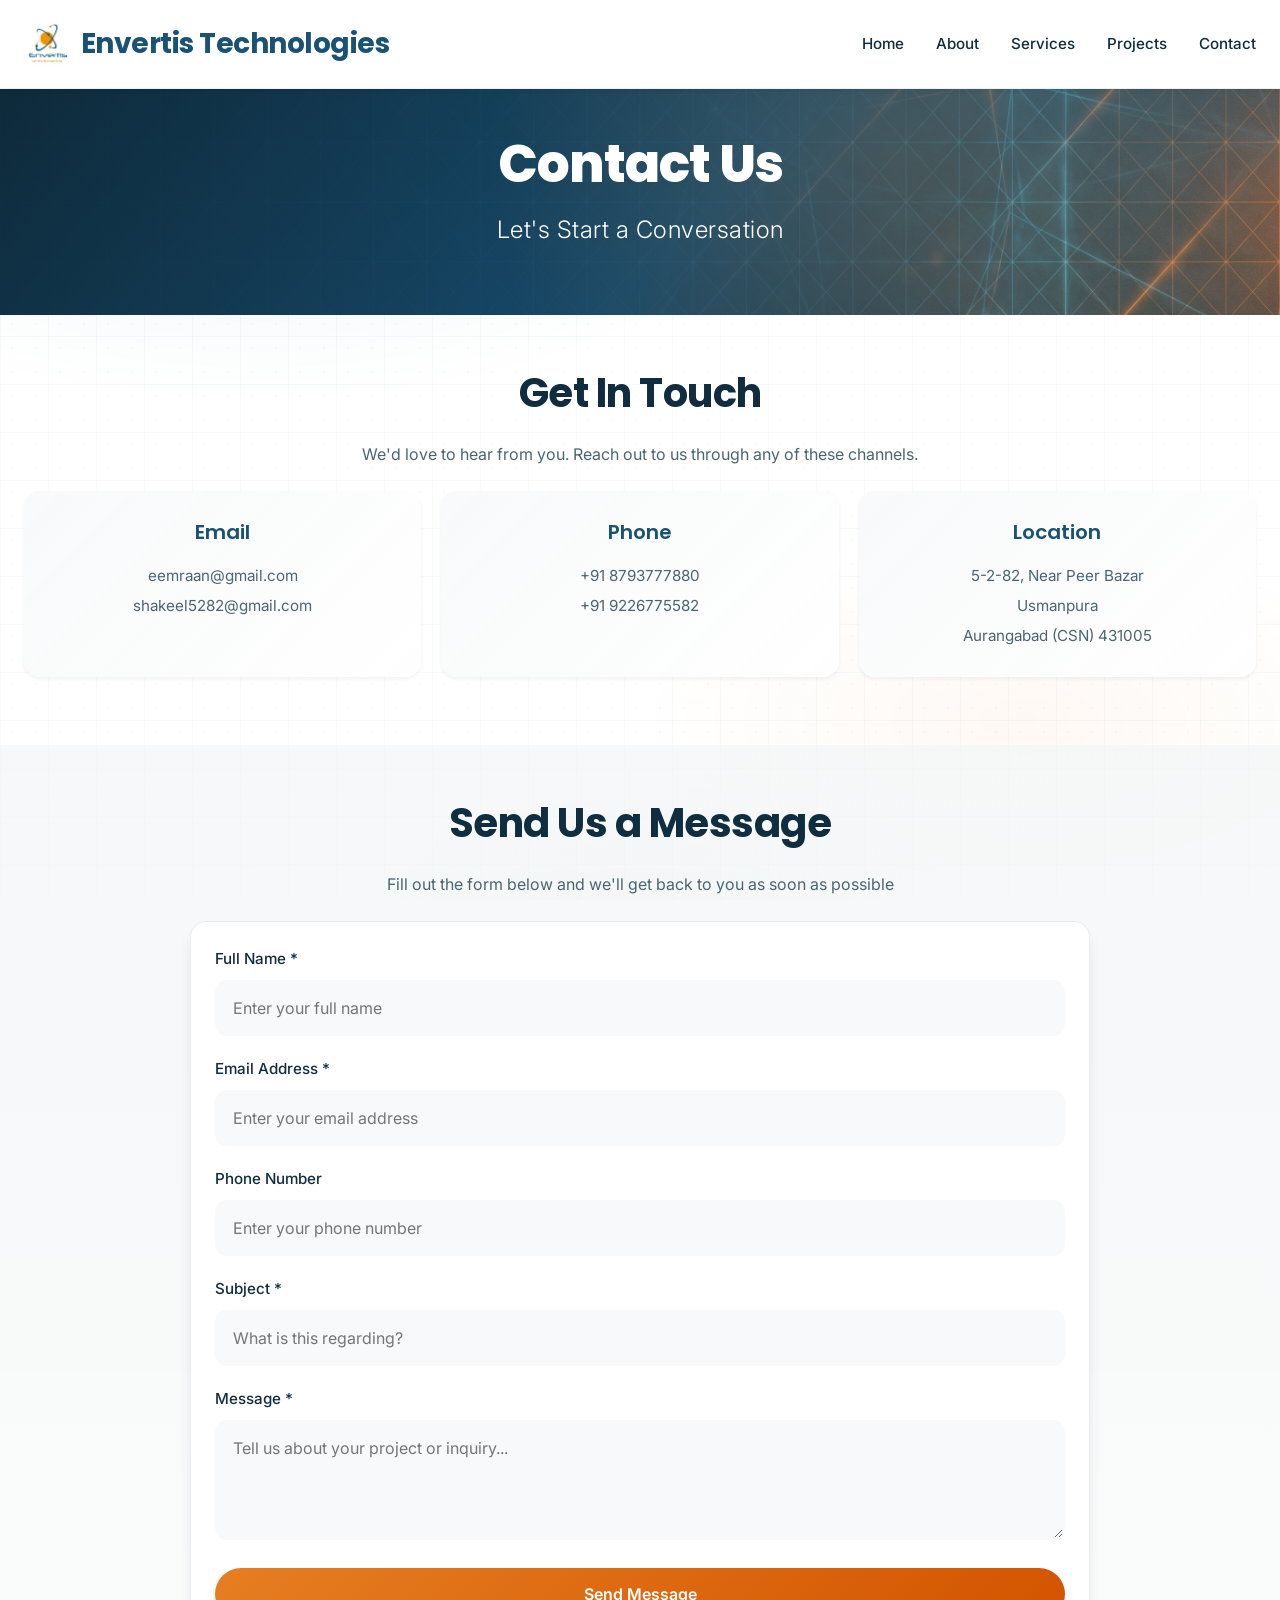
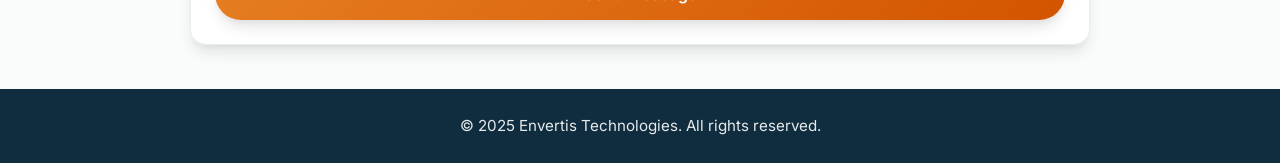
==== contact.html @ 3cca93d8 "Add files via upload" ====
<!DOCTYPE html>
<html lang="en">
<head>
    <meta charset="UTF-8">
    <meta name="viewport" content="width=device-width, initial-scale=1.0">
    <title>Contact Us - Envertis Technologies</title>
    <link rel="stylesheet" href="css/style.css">
</head>
<body>
    <!-- Navigation -->
    <nav>
        <div class="nav-container">
            <a href="index.html" class="logo">
                <img src="images/logo.png" alt="Envertis Technologies" class="logo-img">
                <span class="logo-text">Envertis Technologies</span>
            </a>
            <button class="menu-toggle" aria-label="Toggle menu" onclick="toggleMenu()">
            <span></span>
            <span></span>
            <span></span>
        </button>
            <ul class="nav-links">
                <li><a href="index.html">Home</a></li>
                <li><a href="about.html">About</a></li>
                <li><a href="services.html">Services</a></li>
                <li><a href="projects.html">Projects</a></li>
                <li><a href="contact.html">Contact</a></li>
            </ul>
        </div>
    </nav>

    <!-- Hero Section -->
    <section class="hero">
        <div class="hero-content">
            <h1>Contact Us</h1>
            <p class="tagline">Let's Start a Conversation</p>
        </div>
    </section>

    <!-- Contact Information -->
    <section>
        <div class="container">
            <h2 class="section-title">Get In Touch</h2>
            <p class="section-subtitle">We'd love to hear from you. Reach out to us through any of these channels.</p>

            <div class="contact-info">
                <div class="contact-item">
                    <h3>Email</h3>
                    <p>eemraan@gmail.com</p>
                    <p>shakeel5282@gmail.com</p>
                </div>
                <div class="contact-item">
                    <h3>Phone</h3>
                    <p>+91 8793777880</p>
                    <p>+91 9226775582</p>
                </div>
                <div class="contact-item">
                    <h3>Location</h3>
                    <p>5-2-82, Near Peer Bazar</p>
                    <p>Usmanpura</p>
                    <p>Aurangabad (CSN) 431005</p>
                </div>
            </div>
        </div>
    </section>

    <!-- Contact Form -->
    <section class="alt-bg">
        <div class="container">
            <div class="contact-container">
                <h2 class="section-title">Send Us a Message</h2>
                <p class="section-subtitle">Fill out the form below and we'll get back to you as soon as possible</p>

                <form class="contact-form" id="contactForm" onsubmit="handleSubmit(event)">
                    <div class="form-group">
                        <label for="name">Full Name *</label>
                        <input type="text" id="name" name="name" required placeholder="Enter your full name">
                    </div>

                    <div class="form-group">
                        <label for="email">Email Address *</label>
                        <input type="email" id="email" name="email" required placeholder="Enter your email address">
                    </div>

                    <div class="form-group">
                        <label for="phone">Phone Number</label>
                        <input type="tel" id="phone" name="phone" placeholder="Enter your phone number">
                    </div>

                    <div class="form-group">
                        <label for="subject">Subject *</label>
                        <input type="text" id="subject" name="subject" required placeholder="What is this regarding?">
                    </div>

                    <div class="form-group">
                        <label for="message">Message *</label>
                        <textarea id="message" name="message" required placeholder="Tell us about your project or inquiry..."></textarea>
                    </div>

                    <button type="submit" class="btn btn-primary" style="width: 100%;">Send Message</button>
                </form>
            </div>
        </div>
    </section>

    <!-- Footer -->
    <footer>
        <div class="container">
            <p>&copy; 2025 Envertis Technologies. All rights reserved.</p>
        </div>
    </footer>

    <script>
        // Navigation scroll effect
        window.addEventListener('scroll', function() {
            const nav = document.querySelector('nav');
            if (window.scrollY > 50) {
                nav.classList.add('scrolled');
            } else {
                nav.classList.remove('scrolled');
            }
        });

        function toggleMenu() {
            document.querySelector('.nav-links').classList.toggle('active');
            document.querySelector('.menu-toggle').classList.toggle('active');
            document.body.style.overflow = document.querySelector('.nav-links').classList.contains('active') ? 'hidden' : '';
        }
        document.querySelectorAll('.nav-links a').forEach(a => a.addEventListener('click', () => {
            document.querySelector('.nav-links').classList.remove('active');
            document.querySelector('.menu-toggle').classList.remove('active');
            document.body.style.overflow = '';
        }));

        function handleSubmit(event) {
            event.preventDefault();
            
            // Get form data
            const formData = {
                name: document.getElementById('name').value,
                email: document.getElementById('email').value,
                phone: document.getElementById('phone').value,
                subject: document.getElementById('subject').value,
                message: document.getElementById('message').value
            };

            // Display success message (frontend only - no backend submission)
            alert('Thank you for your message! We have received your inquiry and will get back to you soon.\n\nNote: This is a frontend-only form. In a production environment, this would be connected to a backend service.');
            
            // Optionally reset the form
            document.getElementById('contactForm').reset();
            
            return false;
        }
    </script>
</body>
</html>
---- css/style.css ----
/* Premium Professional Theme for Envertis Technologies */

@import url('https://fonts.googleapis.com/css2?family=Inter:wght@300;400;500;600;700;800&family=Poppins:wght@400;500;600;700;800&display=swap');

* {
    margin: 0;
    padding: 0;
    box-sizing: border-box;
}

:root {
    /* Envertis-inspired: Dark Blue + Orange */
    --primary: #1a5276;
    --primary-dark: #0f3d5c;
    --primary-light: #2471a3;
    --secondary: #0f2d3e;
    --accent: #e67e22;
    --accent-light: #f39c12;
    --accent-dark: #d35400;
    
    /* Neutral Colors */
    --text-primary: #0f2d3e;
    --text-secondary: #4a6572;
    --text-light: #5d6d7e;
    --bg-primary: #ffffff;
    --bg-secondary: #f8f9fa;
    --bg-dark: #0f2d3e;
    --border-color: #e2e8f0;
    
    /* Gradients */
    --gradient-primary: linear-gradient(135deg, #1a5276 0%, #0f3d5c 100%);
    --gradient-hero: linear-gradient(135deg, #0f2d3e 0%, #1a5276 50%, #1a5276 100%);
    --gradient-accent: linear-gradient(135deg, #e67e22 0%, #d35400 100%);
    
    /* Shadows */
    --shadow-xs: 0 1px 2px 0 rgba(0, 0, 0, 0.05);
    --shadow-sm: 0 2px 4px 0 rgba(0, 0, 0, 0.06);
    --shadow-md: 0 4px 6px -1px rgba(0, 0, 0, 0.1), 0 2px 4px -1px rgba(0, 0, 0, 0.06);
    --shadow-lg: 0 10px 15px -3px rgba(0, 0, 0, 0.1), 0 4px 6px -2px rgba(0, 0, 0, 0.05);
    --shadow-xl: 0 20px 25px -5px rgba(0, 0, 0, 0.1), 0 10px 10px -5px rgba(0, 0, 0, 0.04);
    --shadow-2xl: 0 25px 50px -12px rgba(0, 0, 0, 0.25);
    --shadow-glow: 0 0 24px rgba(230, 126, 34, 0.25);
    
    /* Spacing */
    --spacing-xs: 0.5rem;
    --spacing-sm: 0.875rem;
    --spacing-md: 1.25rem;
    --spacing-lg: 1.5rem;
    --spacing-xl: 2rem;
    --spacing-2xl: 2.75rem;
    --spacing-3xl: 3.5rem;
    
    /* Border Radius */
    --radius-sm: 0.5rem;
    --radius-md: 0.75rem;
    --radius-lg: 1rem;
    --radius-xl: 1.5rem;
    --radius-full: 9999px;
}

html {
    scroll-behavior: smooth;
}

/* ===== Professional Background - Creative & Subtle ===== */
body {
    font-family: 'Inter', -apple-system, BlinkMacSystemFont, 'Segoe UI', sans-serif;
    line-height: 1.7;
    color: var(--text-primary);
    font-size: 16px;
    -webkit-font-smoothing: antialiased;
    -moz-osx-font-smoothing: grayscale;
    min-height: 100vh;
    position: relative;
    background-color: var(--bg-primary);
}

/* Subtle geometric background pattern - professional tech aesthetic */
body::before {
    content: '';
    position: fixed;
    top: 0;
    left: 0;
    right: 0;
    bottom: 0;
    z-index: -2;
    background: 
        /* Soft mesh gradient base */
        radial-gradient(ellipse 80% 50% at 20% 20%, rgba(26, 82, 118, 0.06) 0%, transparent 50%),
        radial-gradient(ellipse 60% 40% at 80% 80%, rgba(230, 126, 34, 0.05) 0%, transparent 50%),
        radial-gradient(ellipse 50% 30% at 50% 100%, rgba(15, 45, 62, 0.04) 0%, transparent 50%),
        /* Subtle grid pattern */
        linear-gradient(rgba(26, 82, 118, 0.03) 1px, transparent 1px),
        linear-gradient(90deg, rgba(26, 82, 118, 0.03) 1px, transparent 1px);
    background-size: 100% 100%, 100% 100%, 100% 100%, 48px 48px, 48px 48px;
    background-position: 0 0, 0 0, 0 0, 0 0, 0 0;
    pointer-events: none;
}

/* Optional: dot pattern overlay for extra texture */
body::after {
    content: '';
    position: fixed;
    top: 0;
    left: 0;
    right: 0;
    bottom: 0;
    z-index: -1;
    background-image: radial-gradient(rgba(15, 45, 62, 0.04) 1.5px, transparent 1.5px);
    background-size: 24px 24px;
    pointer-events: none;
    opacity: 0.8;
}

/* ===== Header / Navigation ===== */
nav {
    background: rgba(255, 255, 255, 0.92);
    backdrop-filter: blur(12px);
    -webkit-backdrop-filter: blur(12px);
    box-shadow: var(--shadow-sm);
    position: sticky;
    top: 0;
    z-index: 1000;
    padding: var(--spacing-md) 0;
    transition: all 0.3s ease;
    border-bottom: 1px solid rgba(26, 82, 118, 0.08);
}

nav.scrolled {
    padding: var(--spacing-sm) 0;
    box-shadow: var(--shadow-md);
}

.nav-container {
    max-width: 1280px;
    margin: 0 auto;
    padding: 0 var(--spacing-lg);
    display: flex;
    justify-content: space-between;
    align-items: center;
}

.logo {
    font-family: 'Poppins', sans-serif;
    font-size: 1.75rem;
    font-weight: 700;
    color: var(--primary);
    text-decoration: none;
    letter-spacing: -0.5px;
    display: inline-flex;
    align-items: center;
    gap: 0.75rem;
}

.logo-img {
    height: 44px;
    width: auto;
    display: block;
    object-fit: contain;
}

.logo-text {
    color: var(--primary);
}

.nav-links {
    display: flex;
    list-style: none;
    gap: var(--spacing-xl);
    align-items: center;
}

.nav-links a {
    color: var(--text-primary);
    text-decoration: none;
    font-weight: 500;
    font-size: 0.95rem;
    transition: all 0.3s ease;
    position: relative;
    padding: var(--spacing-xs) 0;
}

.nav-links a::before {
    content: '';
    position: absolute;
    bottom: 0;
    left: 0;
    width: 0;
    height: 2px;
    background: var(--gradient-primary);
    transition: width 0.3s ease;
}

.nav-links a:hover {
    color: var(--primary);
}

.nav-links a:hover::before {
    width: 100%;
}

/* Mobile hamburger menu */
.menu-toggle {
    display: none;
    flex-direction: column;
    justify-content: center;
    gap: 6px;
    padding: 8px;
    background: none;
    border: none;
    cursor: pointer;
    z-index: 1001;
    transition: transform 0.3s ease;
}

.menu-toggle span {
    display: block;
    width: 26px;
    height: 2.5px;
    background: var(--primary);
    border-radius: 2px;
    transition: all 0.3s ease;
}

.menu-toggle.active span:nth-child(1) {
    transform: translateY(8.5px) rotate(45deg);
}

.menu-toggle.active span:nth-child(2) {
    opacity: 0;
}

.menu-toggle.active span:nth-child(3) {
    transform: translateY(-8.5px) rotate(-45deg);
}

/* ===== Hero Section ===== */
.hero {
    background:
        linear-gradient(135deg, rgba(15, 45, 62, 0.88) 0%, rgba(26, 82, 118, 0.80) 55%, rgba(230, 126, 34, 0.18) 100%),
        url('../images/ai-tech-bg.png');
    background-size: cover;
    background-position: center;
    background-repeat: no-repeat;
    color: white;
    padding: var(--spacing-2xl) var(--spacing-lg);
    text-align: center;
    position: relative;
    overflow: hidden;
}

.hero::before {
    content: '';
    position: absolute;
    top: 0;
    left: 0;
    right: 0;
    bottom: 0;
    background: radial-gradient(circle at 70% 30%, rgba(230, 126, 34, 0.18) 0%, transparent 45%);
    pointer-events: none;
}

.hero-content {
    max-width: 900px;
    margin: 0 auto;
    position: relative;
    z-index: 1;
}

.hero-logo {
    width: min(240px, 70vw);
    height: auto;
    margin: 0 auto var(--spacing-md);
    display: block;
    animation: fadeInUp 0.8s ease;
}

.hero h1 {
    font-family: 'Poppins', sans-serif;
    font-size: clamp(2.25rem, 4.5vw, 3.25rem);
    margin-bottom: var(--spacing-sm);
    font-weight: 800;
    line-height: 1.2;
    letter-spacing: -1px;
    animation: fadeInUp 0.8s ease;
}

.hero .tagline {
    font-size: clamp(1.15rem, 2.2vw, 1.5rem);
    margin-bottom: var(--spacing-md);
    opacity: 0.95;
    font-weight: 300;
    letter-spacing: 0.5px;
    animation: fadeInUp 0.8s ease 0.2s both;
}

.hero p {
    font-size: clamp(0.95rem, 1.4vw, 1.05rem);
    margin-bottom: var(--spacing-lg);
    opacity: 0.9;
    line-height: 1.75;
    max-width: 680px;
    margin-left: auto;
    margin-right: auto;
    animation: fadeInUp 0.8s ease 0.4s both;
}

@keyframes fadeInUp {
    from {
        opacity: 0;
        transform: translateY(30px);
    }
    to {
        opacity: 1;
        transform: translateY(0);
    }
}

/* ===== Buttons ===== */
.btn {
    display: inline-flex;
    align-items: center;
    justify-content: center;
    padding: 1rem 2.5rem;
    border-radius: var(--radius-full);
    text-decoration: none;
    font-weight: 600;
    font-size: 1rem;
    transition: all 0.3s cubic-bezier(0.4, 0, 0.2, 1);
    cursor: pointer;
    border: none;
    position: relative;
    overflow: hidden;
    font-family: 'Inter', sans-serif;
}

.btn::before {
    content: '';
    position: absolute;
    top: 50%;
    left: 50%;
    width: 0;
    height: 0;
    border-radius: 50%;
    background: rgba(255, 255, 255, 0.2);
    transform: translate(-50%, -50%);
    transition: width 0.6s, height 0.6s;
}

.btn:hover::before {
    width: 300px;
    height: 300px;
}

.btn-primary {
    background: var(--gradient-accent);
    color: white;
    box-shadow: var(--shadow-lg);
}

.btn-primary:hover {
    transform: translateY(-3px);
    box-shadow: var(--shadow-xl), var(--shadow-glow);
}

.btn-secondary {
    background: var(--gradient-primary);
    color: white;
    box-shadow: var(--shadow-md);
}

.btn-secondary:hover {
    transform: translateY(-3px);
    box-shadow: var(--shadow-lg);
    filter: brightness(1.08);
}

.btn-outline {
    background: transparent;
    border: 2px solid white;
    color: white;
}

.btn-outline:hover {
    background: white;
    color: var(--primary);
    transform: translateY(-3px);
}

/* ===== Container ===== */
.container {
    max-width: 1280px;
    margin: 0 auto;
    padding: 0 var(--spacing-lg);
}

/* ===== Sections ===== */
section {
    padding: var(--spacing-2xl) 0;
}

/* Alternate section backgrounds with subtle overlay */
section.alt-bg {
    background: rgba(248, 249, 250, 0.7);
    position: relative;
}

section.alt-bg::before {
    content: '';
    position: absolute;
    top: 0;
    left: 0;
    right: 0;
    bottom: 0;
    background: linear-gradient(180deg, rgba(26, 82, 118, 0.02) 0%, transparent 100%);
    pointer-events: none;
}

/* Photo CTA band (internet image) */
section.cta-band {
    position: relative;
    color: #ffffff;
    background:
        linear-gradient(135deg, rgba(15, 45, 62, 0.92) 0%, rgba(26, 82, 118, 0.82) 55%, rgba(230, 126, 34, 0.18) 100%),
        url('../images/data-center.jpg');
    background-size: cover;
    background-position: center;
    background-repeat: no-repeat;
    overflow: hidden;
}

section.cta-band::before {
    content: '';
    position: absolute;
    inset: 0;
    background: radial-gradient(circle at 70% 30%, rgba(230, 126, 34, 0.16) 0%, transparent 45%);
    pointer-events: none;
}

section.cta-band .container {
    position: relative;
    z-index: 1;
}

section.cta-band .section-title,
section.cta-band .section-subtitle {
    color: #ffffff;
}

section.cta-band .section-subtitle {
    opacity: 0.9;
}

.section-title {
    font-family: 'Poppins', sans-serif;
    text-align: center;
    font-size: clamp(1.75rem, 3.5vw, 2.5rem);
    margin-bottom: var(--spacing-sm);
    color: var(--text-primary);
    font-weight: 700;
    letter-spacing: -0.5px;
}

.section-subtitle {
    text-align: center;
    font-size: 1rem;
    color: var(--text-secondary);
    margin-bottom: var(--spacing-lg);
    max-width: 640px;
    margin-left: auto;
    margin-right: auto;
    line-height: 1.65;
}

/* ===== Services Grid ===== */
.services-grid {
    display: grid;
    grid-template-columns: repeat(auto-fit, minmax(280px, 1fr));
    gap: var(--spacing-md);
    margin-top: var(--spacing-lg);
}

.service-card {
    background: rgba(255, 255, 255, 0.95);
    padding: var(--spacing-lg);
    border-radius: var(--radius-lg);
    box-shadow: var(--shadow-md);
    transition: all 0.4s cubic-bezier(0.4, 0, 0.2, 1);
    border: 1px solid rgba(26, 82, 118, 0.1);
    position: relative;
    overflow: hidden;
    backdrop-filter: blur(8px);
}

.service-card::before {
    content: '';
    position: absolute;
    top: 0;
    left: 0;
    width: 100%;
    height: 4px;
    background: var(--gradient-primary);
    transform: scaleX(0);
    transform-origin: left;
    transition: transform 0.4s ease;
}

.service-card:hover::before {
    transform: scaleX(1);
}

.service-card:hover {
    transform: translateY(-8px);
    box-shadow: var(--shadow-xl);
    border-color: rgba(26, 82, 118, 0.3);
}

.service-card h3 {
    font-family: 'Poppins', sans-serif;
    color: var(--primary);
    margin-bottom: var(--spacing-sm);
    font-size: 1.35rem;
    font-weight: 600;
}

.service-card p {
    color: var(--text-secondary);
    margin-bottom: var(--spacing-sm);
    line-height: 1.7;
    font-size: 0.9rem;
}

/* Service expert / instructor */
.service-expert {
    display: flex;
    align-items: center;
    flex-wrap: wrap;
    gap: 0.5rem 0.75rem;
    margin-bottom: var(--spacing-sm);
    padding: 0.5rem 0;
    border-top: 1px solid var(--border-color);
}

.service-expert-label {
    font-size: 0.875rem;
    font-weight: 600;
    color: var(--text-primary);
}

.service-expert-name {
    font-size: 0.95rem;
    color: var(--primary);
    font-weight: 500;
}

.linkedin-link {
    display: inline-flex;
    align-items: center;
    justify-content: center;
    color: #0a66c2;
    transition: transform 0.2s ease, opacity 0.2s ease;
}

.linkedin-link:hover {
    opacity: 0.85;
    transform: scale(1.1);
}

.linkedin-link:focus {
    outline: 2px solid var(--primary);
    outline-offset: 2px;
}

.linkedin-icon {
    display: block;
}

.service-expert-multi .service-expert-name + .linkedin-link {
    margin-right: 0.5rem;
}

.service-expert-multi .service-expert-name:not(:first-of-type) {
    margin-left: 0.25rem;
}

.service-card ul {
    list-style: none;
    padding-left: 0;
}

.service-card ul li {
    padding: 0.4rem 0;
    color: var(--text-primary);
    position: relative;
    padding-left: 1.75rem;
    font-size: 0.9rem;
    transition: transform 0.2s ease;
}

.service-card ul li:hover {
    transform: translateX(5px);
}

.service-card ul li::before {
    content: '✓';
    position: absolute;
    left: 0;
    color: var(--primary);
    font-weight: 700;
    font-size: 1.1rem;
    width: 20px;
    height: 20px;
    display: flex;
    align-items: center;
    justify-content: center;
    background: rgba(26, 82, 118, 0.1);
    border-radius: 50%;
}

/* ===== About Section ===== */
.about-content {
    max-width: 1000px;
    margin: 0 auto;
}

.about-content p {
    font-size: 1rem;
    line-height: 1.75;
    color: var(--text-secondary);
    margin-bottom: var(--spacing-md);
}

.vision-mission {
    display: grid;
    grid-template-columns: repeat(auto-fit, minmax(300px, 1fr));
    gap: var(--spacing-md);
    margin-top: var(--spacing-lg);
}

.vision-mission-card {
    background: linear-gradient(135deg, rgba(248, 249, 250, 0.95) 0%, rgba(255, 255, 255, 0.98) 100%);
    padding: var(--spacing-lg);
    border-radius: var(--radius-lg);
    border-left: 4px solid var(--primary);
    box-shadow: var(--shadow-sm);
    transition: all 0.3s ease;
    backdrop-filter: blur(8px);
}

.vision-mission-card:hover {
    transform: translateX(5px);
    box-shadow: var(--shadow-md);
}

.vision-mission-card h3 {
    font-family: 'Poppins', sans-serif;
    color: var(--primary);
    margin-bottom: var(--spacing-sm);
    font-size: 1.35rem;
    font-weight: 600;
}

.vision-mission-card p {
    color: var(--text-primary);
    line-height: 1.7;
    font-size: 0.95rem;
}

/* ===== Projects ===== */
.projects-grid {
    display: grid;
    grid-template-columns: repeat(auto-fit, minmax(340px, 1fr));
    gap: var(--spacing-md);
    margin-top: var(--spacing-lg);
}

.project-card {
    background: rgba(255, 255, 255, 0.95);
    padding: var(--spacing-lg);
    border-radius: var(--radius-lg);
    box-shadow: var(--shadow-md);
    border-top: 4px solid var(--primary);
    transition: all 0.4s ease;
    position: relative;
    overflow: hidden;
    backdrop-filter: blur(8px);
}

.project-card::after {
    content: '';
    position: absolute;
    top: 0;
    left: 0;
    width: 100%;
    height: 100%;
    background: var(--gradient-primary);
    opacity: 0;
    transition: opacity 0.4s ease;
    pointer-events: none;
}

.project-card:hover {
    transform: translateY(-5px);
    box-shadow: var(--shadow-xl);
}

.project-card:hover::after {
    opacity: 0.03;
}

.project-card h3 {
    font-family: 'Poppins', sans-serif;
    color: var(--primary);
    margin-bottom: var(--spacing-md);
    font-size: 1.35rem;
    font-weight: 600;
    position: relative;
    z-index: 1;
}

.project-section {
    margin-bottom: var(--spacing-md);
    position: relative;
    z-index: 1;
}

.project-section:last-child {
    margin-bottom: 0;
}

.project-section h4 {
    color: var(--text-primary);
    margin-bottom: var(--spacing-sm);
    font-size: 1.125rem;
    font-weight: 600;
    display: flex;
    align-items: center;
    gap: var(--spacing-xs);
}

.project-section h4::before {
    content: '';
    width: 8px;
    height: 8px;
    background: var(--primary);
    border-radius: 50%;
    display: inline-block;
}

.project-section p {
    color: var(--text-secondary);
    line-height: 1.7;
    font-size: 0.9rem;
}

/* ===== Contact Form ===== */
.contact-container {
    max-width: 900px;
    margin: 0 auto;
}

.contact-info {
    display: grid;
    grid-template-columns: repeat(auto-fit, minmax(260px, 1fr));
    gap: var(--spacing-md);
    margin-bottom: var(--spacing-lg);
}

.contact-item {
    text-align: center;
    padding: var(--spacing-lg);
    background: linear-gradient(135deg, rgba(248, 249, 250, 0.95) 0%, rgba(255, 255, 255, 0.98) 100%);
    border-radius: var(--radius-lg);
    box-shadow: var(--shadow-sm);
    transition: all 0.3s ease;
    backdrop-filter: blur(8px);
}

.contact-item:hover {
    transform: translateY(-5px);
    box-shadow: var(--shadow-md);
}

.contact-item h3 {
    font-family: 'Poppins', sans-serif;
    color: var(--primary);
    margin-bottom: var(--spacing-sm);
    font-size: 1.25rem;
    font-weight: 600;
}

.contact-item p {
    color: var(--text-secondary);
    font-size: 0.95rem;
    margin: 0.25rem 0;
}

.contact-form {
    background: rgba(255, 255, 255, 0.98);
    padding: var(--spacing-lg);
    border-radius: var(--radius-lg);
    box-shadow: var(--shadow-lg);
    border: 1px solid rgba(26, 82, 118, 0.1);
    backdrop-filter: blur(8px);
}

.form-group {
    margin-bottom: var(--spacing-md);
}

.form-group label {
    display: block;
    margin-bottom: var(--spacing-xs);
    color: var(--text-primary);
    font-weight: 500;
    font-size: 0.95rem;
}

.form-group input,
.form-group textarea {
    width: 100%;
    padding: 1rem;
    border: 2px solid var(--bg-secondary);
    border-radius: var(--radius-md);
    font-size: 1rem;
    font-family: inherit;
    transition: all 0.3s ease;
    background: var(--bg-secondary);
    color: var(--text-primary);
}

.form-group input:focus,
.form-group textarea:focus {
    outline: none;
    border-color: var(--primary);
    background: white;
    box-shadow: 0 0 0 4px rgba(26, 82, 118, 0.12);
}

.form-group textarea {
    resize: vertical;
    min-height: 120px;
}

/* ===== Footer - Consistent across all pages ===== */
footer {
    background: var(--bg-dark);
    color: white;
    padding: var(--spacing-lg) 0;
    text-align: center;
    margin-top: 0;
}

footer .container {
    display: flex;
    flex-direction: column;
    align-items: center;
    gap: var(--spacing-sm);
}

footer p {
    opacity: 0.9;
    font-size: 0.95rem;
}

/* ===== Mobile Responsive ===== */
@media (max-width: 768px) {
    .menu-toggle {
        display: flex;
    }

    .nav-links {
        position: fixed;
        top: 0;
        right: -100%;
        width: 80%;
        max-width: 320px;
        height: 100vh;
        background: rgba(255, 255, 255, 0.98);
        backdrop-filter: blur(12px);
        flex-direction: column;
        justify-content: center;
        gap: var(--spacing-lg);
        padding: var(--spacing-2xl);
        box-shadow: -4px 0 24px rgba(0, 0, 0, 0.1);
        transition: right 0.3s ease;
    }

    .nav-links.active {
        right: 0;
    }

    .nav-links a {
        font-size: 1.1rem;
    }

    .nav-container {
        padding: 0 var(--spacing-md);
    }

    .hero {
        padding: var(--spacing-xl) var(--spacing-md);
    }

    section {
        padding: var(--spacing-xl) 0;
    }

    .services-grid,
    .projects-grid,
    .vision-mission,
    .contact-info {
        grid-template-columns: 1fr;
    }

    .service-card,
    .project-card {
        padding: var(--spacing-md);
    }
}

@media (max-width: 640px) {
    .logo-img {
        height: 40px;
    }
    .logo .logo-text {
        font-size: 1.25rem;
    }
}

@media (max-width: 480px) {
    .container {
        padding: 0 var(--spacing-md);
    }

    .btn {
        padding: 0.875rem 2rem;
        font-size: 0.95rem;
    }
}

/* Smooth Scroll */
@media (prefers-reduced-motion: no-preference) {
    html {
        scroll-behavior: smooth;
    }
}
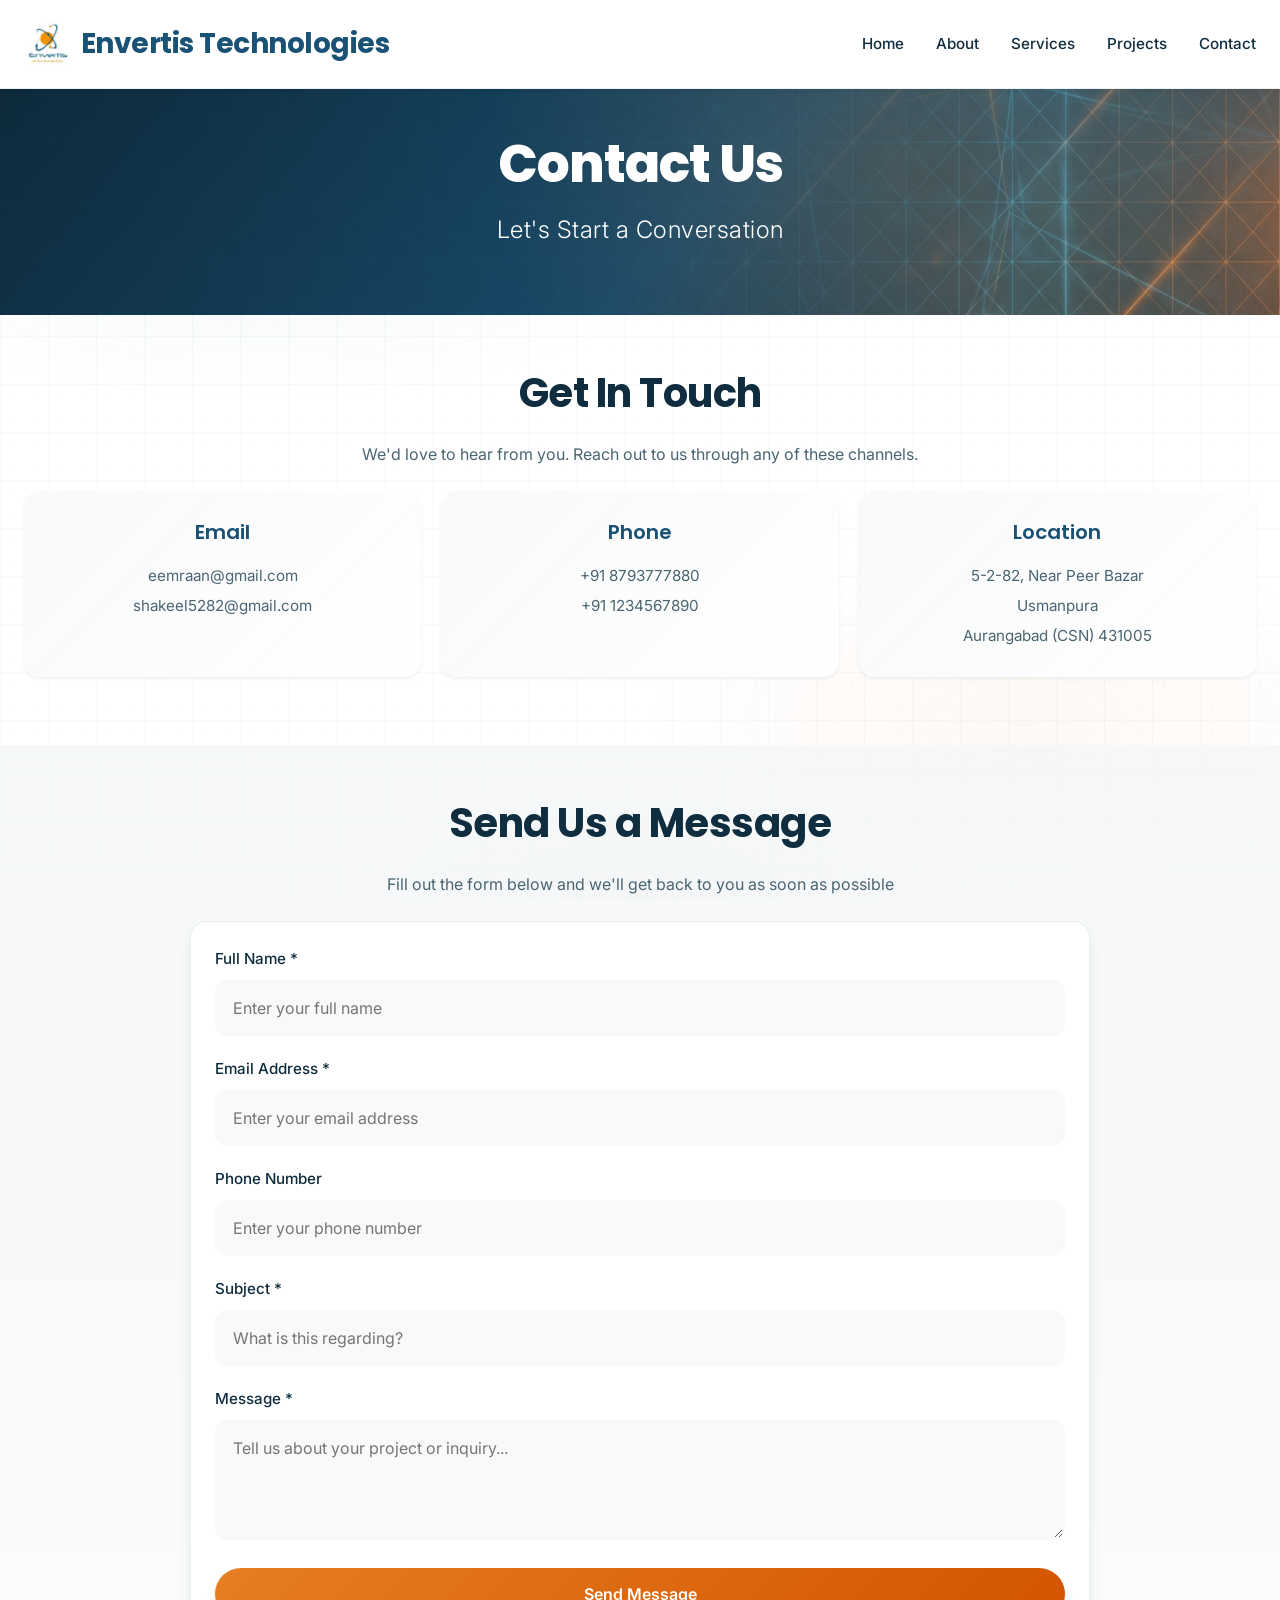
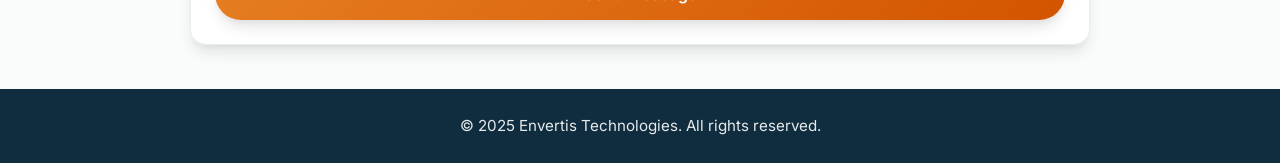
==== commit 35852361: "Update contact.html" ====
--- a/contact.html
+++ b/contact.html
@@ -52,7 +52,7 @@
                 <div class="contact-item">
                     <h3>Phone</h3>
                     <p>+91 8793777880</p>
-                    <p>+91 9226775582</p>
+                    <p>+91 1234567890</p>
                 </div>
                 <div class="contact-item">
                     <h3>Location</h3>
@@ -156,3 +156,4 @@
 </body>
 </html>
 
+
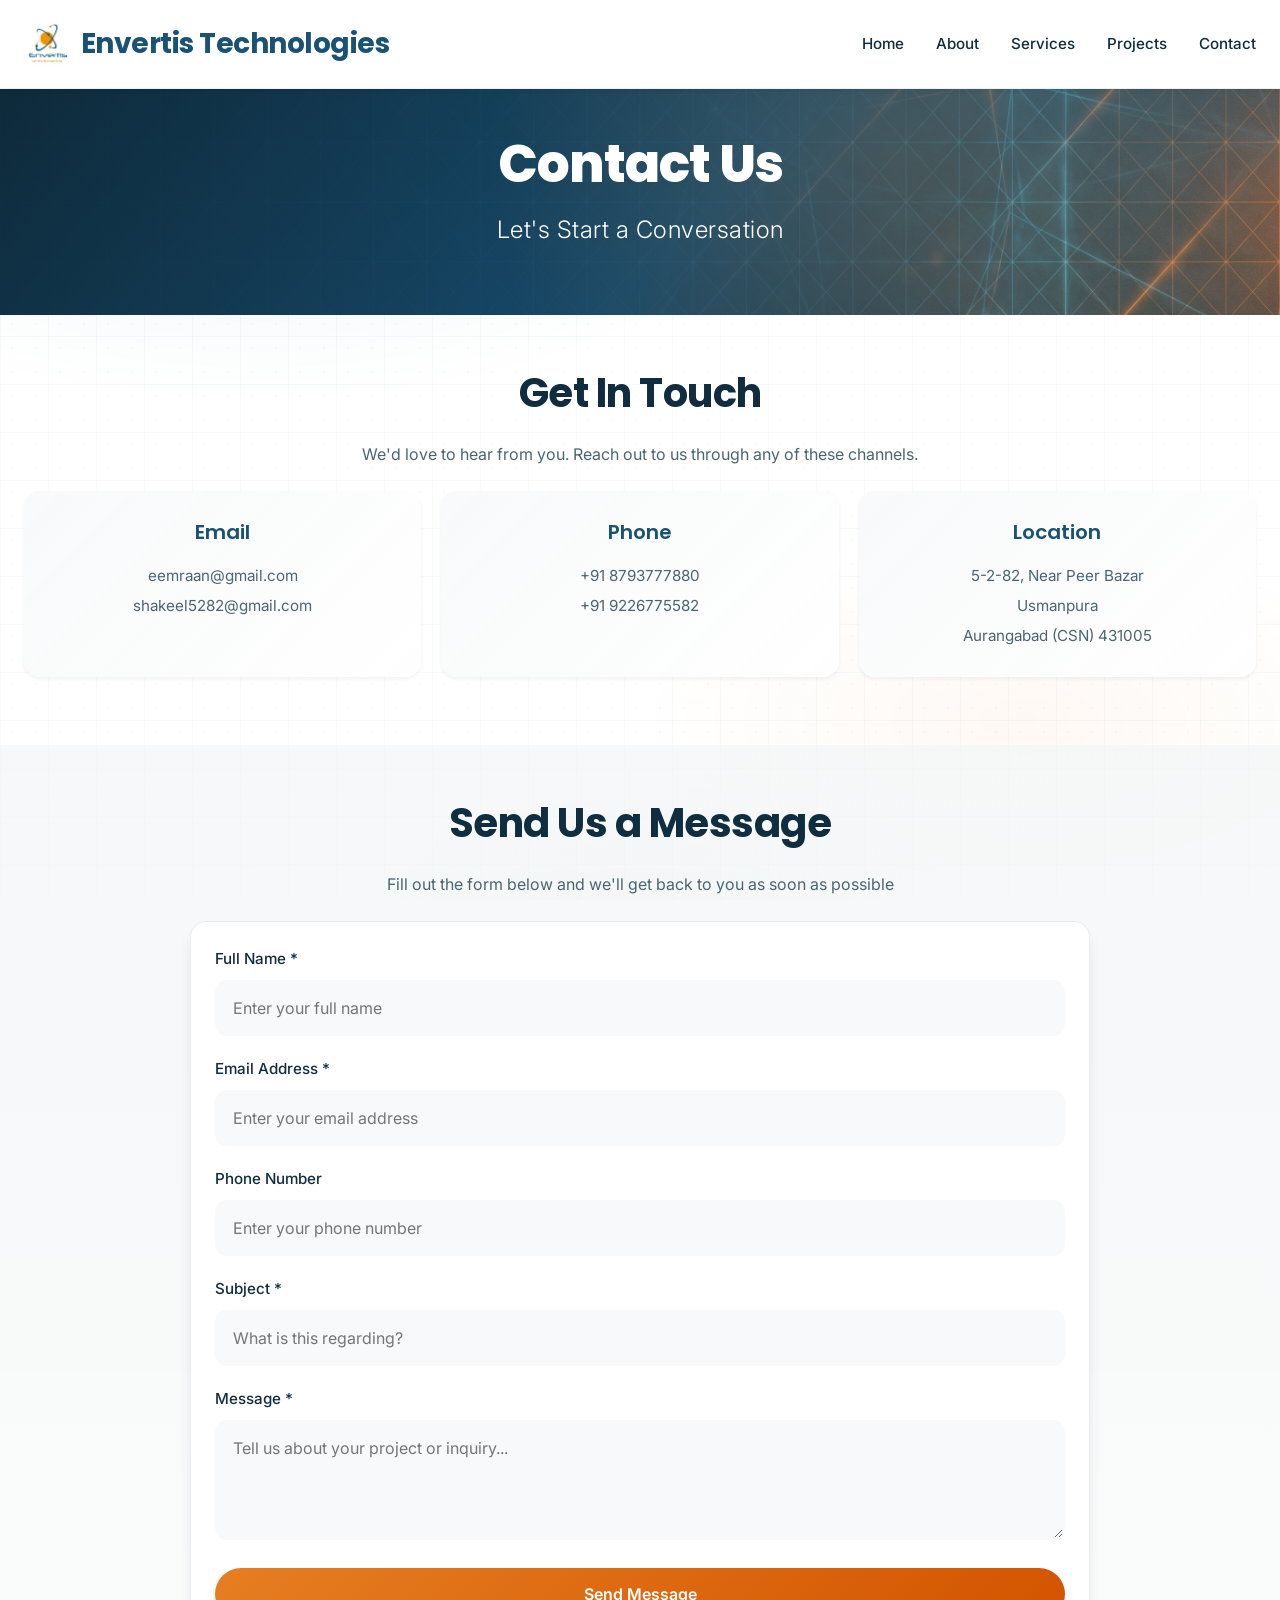
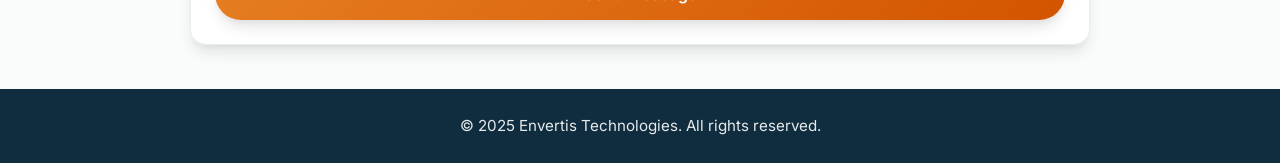
==== commit d045a553: "Update contact.html" ====
--- a/contact.html
+++ b/contact.html
@@ -52,7 +52,7 @@
                 <div class="contact-item">
                     <h3>Phone</h3>
                     <p>+91 8793777880</p>
-                    <p>+91 1234567890</p>
+                    <p>+91 9226775582</p>
                 </div>
                 <div class="contact-item">
                     <h3>Location</h3>
@@ -157,3 +157,4 @@
 </html>
 
 
+
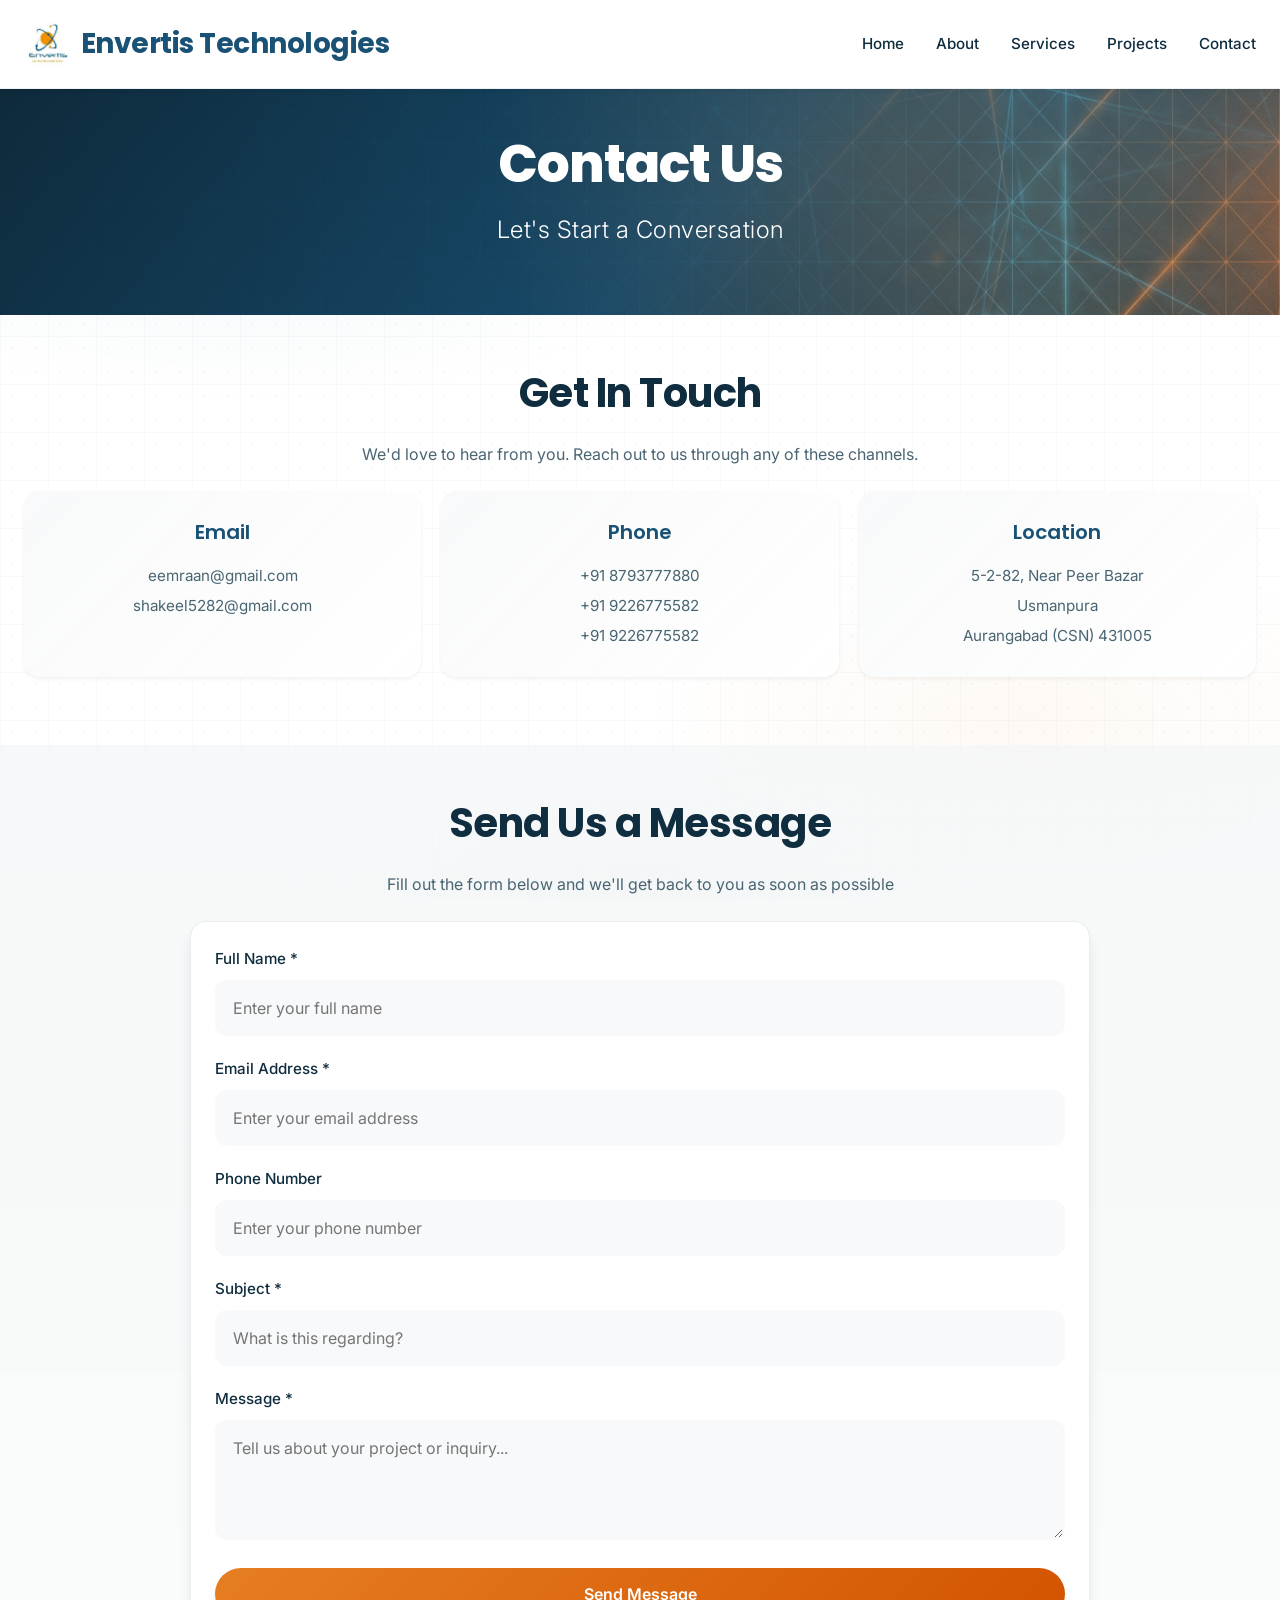
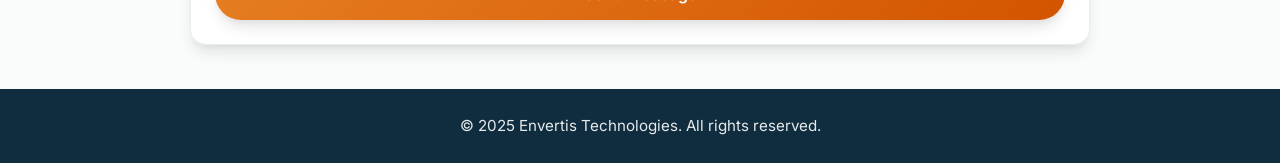
==== commit 81cd864a: "Update contact.html" ====
--- a/contact.html
+++ b/contact.html
@@ -52,6 +52,7 @@
                 <div class="contact-item">
                     <h3>Phone</h3>
                     <p>+91 8793777880</p>
+                    <p>+91 9226775582</p>
                     <p>+91 9226775582</p>
                 </div>
                 <div class="contact-item">
@@ -158,3 +159,4 @@
 
 
 
+
